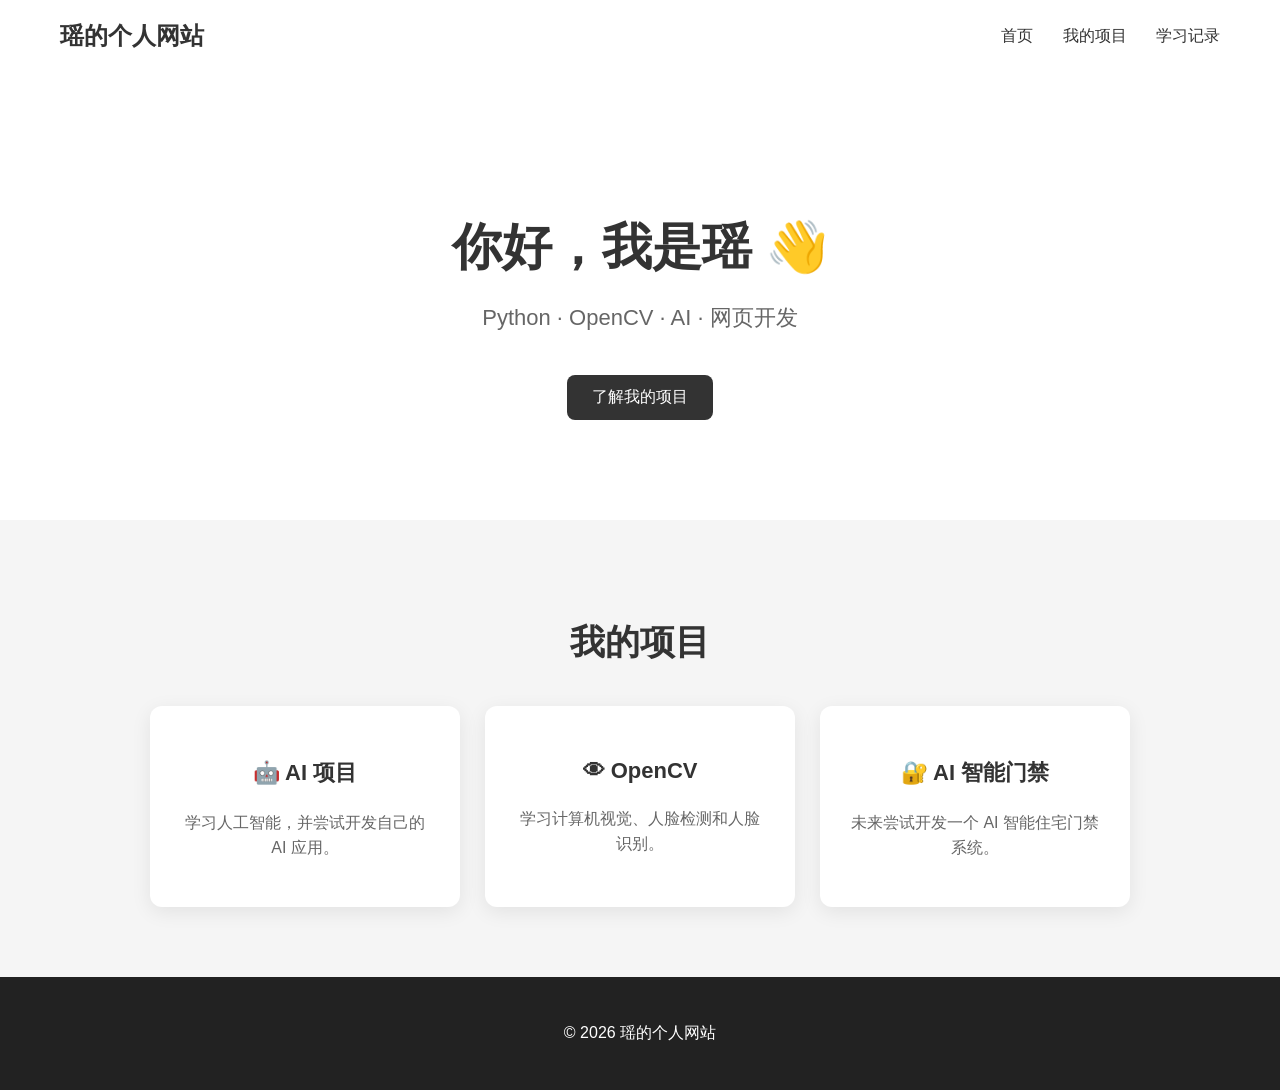
==== index.html @ 1215fcc5 "Add files via upload" ====
<!DOCTYPE html>
<html lang="zh-CN">

<head>
    <meta charset="UTF-8">
    <title>瑶的个人网站</title>

    <link rel="stylesheet" href="style.css">
</head>

<body>

    <!-- 顶部导航栏 -->
    <nav>
        <h2>瑶的个人网站</h2>

        <div>
            <a href=" ">首页</a >
            <a href="#">我的项目</a >
            <a href="#">学习记录</a >
        </div>
    </nav>


    <!-- 首页 -->
    <section class="hero">

        <h1>你好，我是瑶 👋</h1>

        <p>
            Python · OpenCV · AI · 网页开发
        </p >

        <button onclick="goToProjects()">了解我的项目</button>

    </section>


    <!-- 项目区域 -->
    <section class="projects" id="projects">

        <h2>我的项目</h2>

        <div class="project-container">

            <div class="project-card">
                <h3>🤖 AI 项目</h3>
                <p>
                    学习人工智能，并尝试开发自己的 AI 应用。
                </p >
            </div>


            <div class="project-card">
                <h3>👁 OpenCV</h3>
                <p>
                    学习计算机视觉、人脸检测和人脸识别。
                </p >
            </div>


            <div class="project-card">
                <h3>🔐 AI 智能门禁</h3>
                <p>
                    未来尝试开发一个 AI 智能住宅门禁系统。
                </p >
            </div>

        </div>

    </section>


    <!-- 页脚 -->
    <footer>
        <p>© 2026 瑶的个人网站</p >
    </footer>

    <script src="script.js"></script>

</body>

</html>
---- style.css ----
body {
    margin: 0;
    font-family: Arial, sans-serif;
    background-color: #f5f5f5;
    color: #333;
}


/* 导航栏 */

nav {
    display: flex;
    justify-content: space-between;
    align-items: center;

    padding: 20px 60px;

    background-color: white;
}

nav h2 {
    margin: 0;
}

nav a {
    margin-left: 25px;
    text-decoration: none;
    color: #333;
}


/* 首页 */

.hero {
    text-align: center;

    padding: 100px 20px;

    background-color: white;
}

.hero h1 {
    font-size: 50px;
    margin-bottom: 20px;
}

.hero p {
    font-size: 22px;
    color: #666;
}


/* 按钮 */

button {
    margin-top: 20px;

    padding: 12px 25px;

    border: none;
    border-radius: 8px;

    background-color: #333;
    color: white;

    font-size: 16px;

    cursor: pointer;
}


/* 项目区域 */

.projects {
    padding: 70px 60px;

    text-align: center;
}

.projects h2 {
    font-size: 35px;
}


/* 项目卡片容器 */

.project-container {
    display: flex;

    justify-content: center;

    gap: 25px;

    margin-top: 40px;
}


/* 项目卡片 */

.project-card {
    width: 250px;

    padding: 30px;

    background-color: white;

    border-radius: 12px;

    box-shadow: 0 5px 20px rgba(0, 0, 0, 0.08);
}

.project-card h3 {
    font-size: 22px;
}

.project-card p {
    color: #666;
    line-height: 1.6;
}


/* 页脚 */

footer {
    text-align: center;

    padding: 30px;

    background-color: #222;

    color: white;
}
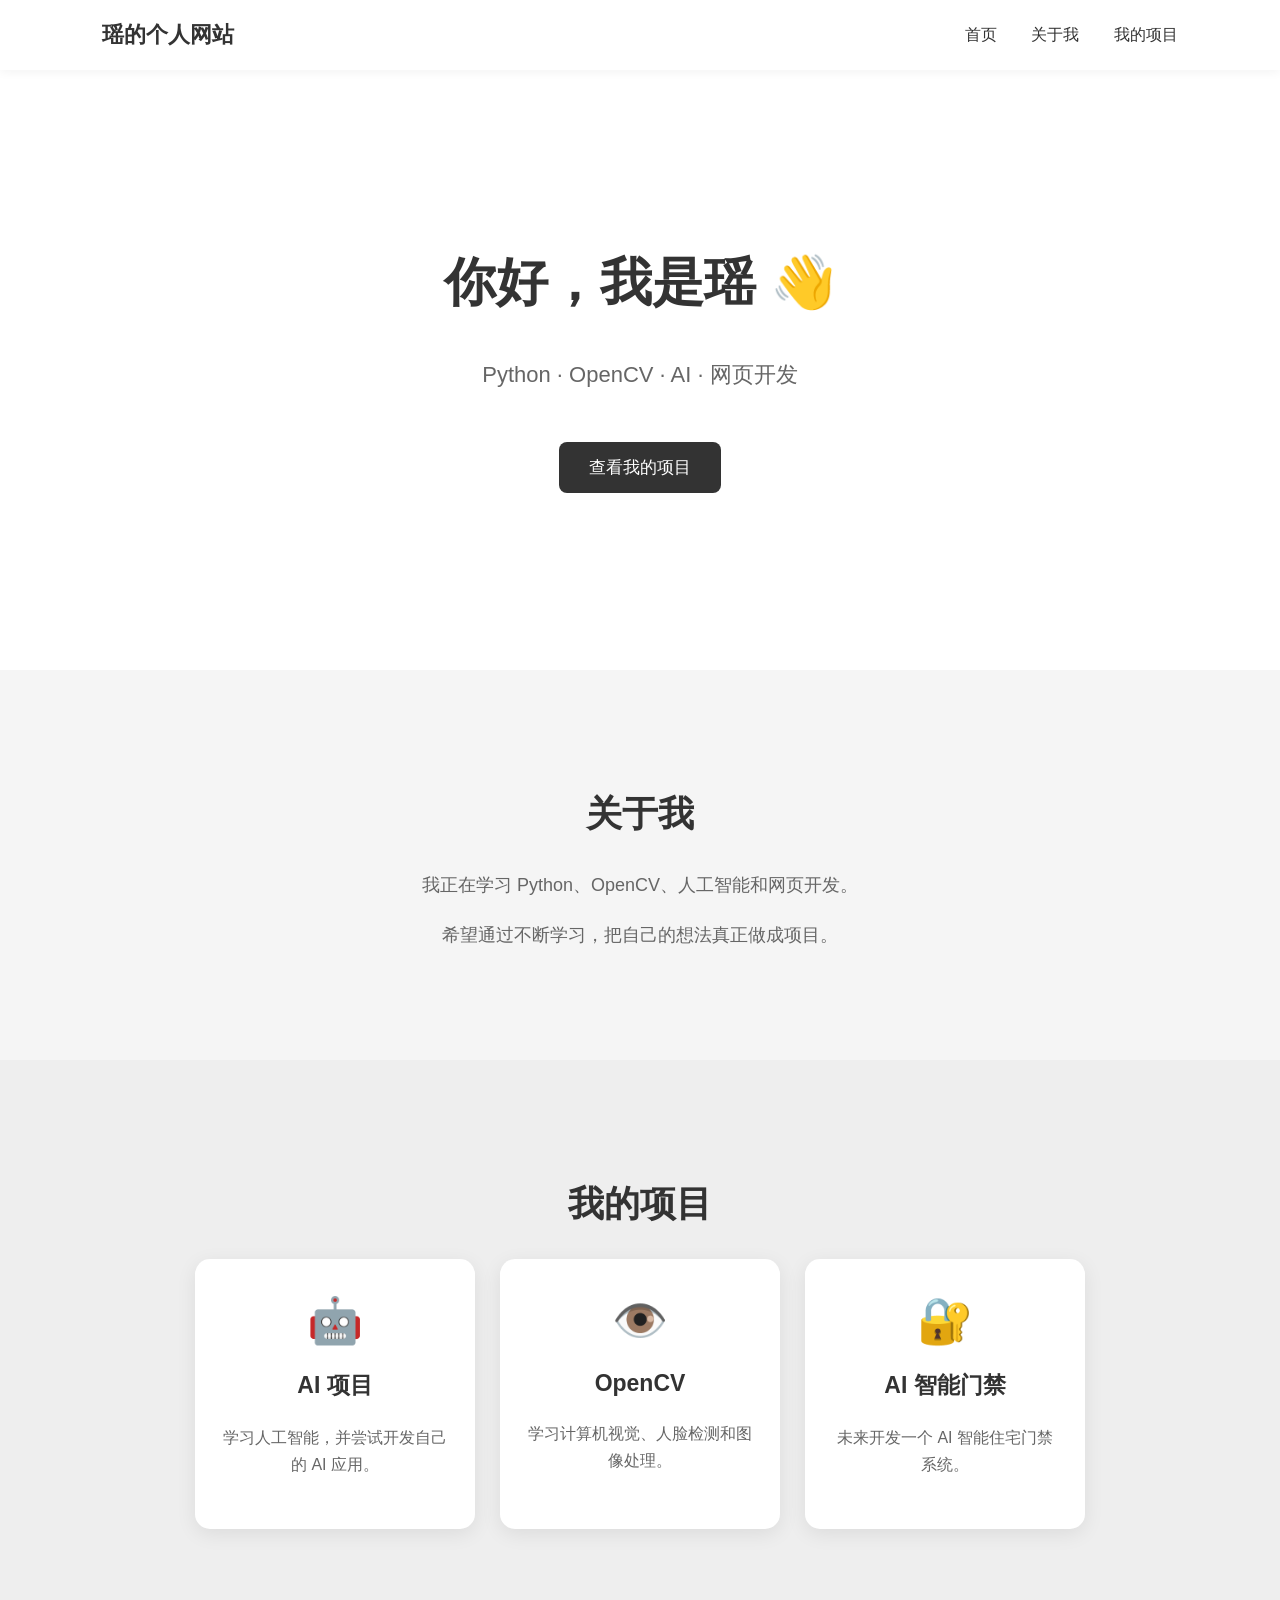
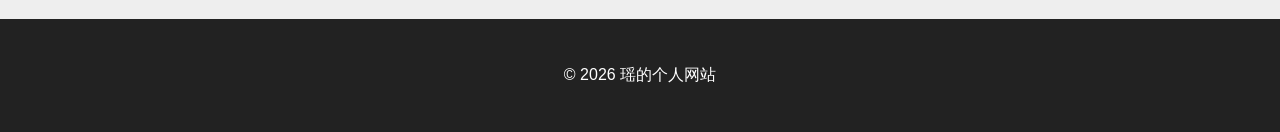
==== commit 4ab15068: "Add files via upload" ====
--- a/index.html
+++ b/index.html
@@ -3,6 +3,9 @@
 
 <head>
     <meta charset="UTF-8">
+
+    <meta name="viewport" content="width=device-width, initial-scale=1.0">
+
     <title>瑶的个人网站</title>
 
     <link rel="stylesheet" href="style.css">
@@ -10,20 +13,30 @@
 
 <body>
 
-    <!-- 顶部导航栏 -->
+    <!-- 导航栏 -->
+
     <nav>
-        <h2>瑶的个人网站</h2>
 
-        <div>
+        <div class="logo">
+            瑶的个人网站
+        </div>
+
+        <div class="nav-links">
+
             <a href=" ">首页</a >
-            <a href="#">我的项目</a >
-            <a href="#">学习记录</a >
+
+            <a href="#about">关于我</a >
+
+            <a href="#projects">我的项目</a >
+
         </div>
+
     </nav>
 
 
     <!-- 首页 -->
-    <section class="hero">
+
+    <section id="home" class="hero">
 
         <h1>你好，我是瑶 👋</h1>
 
@@ -31,40 +44,83 @@
             Python · OpenCV · AI · 网页开发
         </p >
 
-        <button onclick="goToProjects()">了解我的项目</button>
+        <button onclick="goToProjects()">
+            查看我的项目
+        </button>
 
     </section>
 
 
-    <!-- 项目区域 -->
-    <section class="projects" id="projects">
+    <!-- 关于我 -->
+
+    <section id="about" class="about">
+
+        <h2>关于我</h2>
+
+        <p>
+            我正在学习 Python、OpenCV、人工智能和网页开发。
+        </p >
+
+        <p>
+            希望通过不断学习，把自己的想法真正做成项目。
+        </p >
+
+    </section>
+
+
+    <!-- 项目 -->
+
+    <section id="projects" class="projects">
 
         <h2>我的项目</h2>
 
         <div class="project-container">
 
+
             <div class="project-card">
-                <h3>🤖 AI 项目</h3>
+
+                <div class="icon">
+                    🤖
+                </div>
+
+                <h3>AI 项目</h3>
+
                 <p>
                     学习人工智能，并尝试开发自己的 AI 应用。
                 </p >
+
             </div>
 
 
             <div class="project-card">
-                <h3>👁 OpenCV</h3>
+
+                <div class="icon">
+                    👁️
+                </div>
+
+                <h3>OpenCV</h3>
+
                 <p>
-                    学习计算机视觉、人脸检测和人脸识别。
+                    学习计算机视觉、人脸检测和图像处理。
                 </p >
+
             </div>
 
 
             <div class="project-card">
-                <h3>🔐 AI 智能门禁</h3>
+
+                <div class="icon">
+                    🔐
+                </div>
+
+                <h3>AI 智能门禁</h3>
+
                 <p>
-                    未来尝试开发一个 AI 智能住宅门禁系统。
+                    未来开发一个 AI 智能住宅门禁系统。
                 </p >
+
             </div>
+
 
         </div>
 
@@ -72,9 +128,15 @@
 
 
     <!-- 页脚 -->
+
     <footer>
-        <p>© 2026 瑶的个人网站</p >
+
+        <p>
+            © 2026 瑶的个人网站
+        </p >
+
     </footer>
+
 
     <script src="script.js"></script>
 
--- a/style.css
+++ b/style.css
@@ -1,88 +1,165 @@
+* {
+    box-sizing: border-box;
+}
+
+html {
+    scroll-behavior: smooth;
+}
+
 body {
     margin: 0;
-    font-family: Arial, sans-serif;
+
+    font-family: Arial, "Microsoft YaHei", sans-serif;
+
     background-color: #f5f5f5;
+
     color: #333;
 }
 
 
-/* 导航栏 */
+/* ====================
+   导航栏
+   ==================== */
 
 nav {
+    position: sticky;
+
+    top: 0;
+
+    z-index: 100;
+
     display: flex;
+
     justify-content: space-between;
+
     align-items: center;
 
-    padding: 20px 60px;
+    padding: 20px 8%;
 
     background-color: white;
-}
-
-nav h2 {
-    margin: 0;
-}
-
-nav a {
-    margin-left: 25px;
+
+    box-shadow: 0 2px 10px rgba(0, 0, 0, 0.05);
+}
+
+.logo {
+    font-size: 22px;
+
+    font-weight: bold;
+}
+
+.nav-links a {
+    margin-left: 30px;
+
     text-decoration: none;
+
     color: #333;
-}
-
-
-/* 首页 */
+
+    font-size: 16px;
+}
+
+.nav-links a:hover {
+    color: #666;
+}
+
+
+/* ====================
+   首页
+   ==================== */
 
 .hero {
-    text-align: center;
-
-    padding: 100px 20px;
+    min-height: 600px;
+
+    display: flex;
+
+    flex-direction: column;
+
+    justify-content: center;
+
+    align-items: center;
+
+    text-align: center;
+
+    padding: 80px 20px;
 
     background-color: white;
 }
 
 .hero h1 {
-    font-size: 50px;
-    margin-bottom: 20px;
+    font-size: 52px;
+
+    margin: 0 0 20px;
 }
 
 .hero p {
     font-size: 22px;
-    color: #666;
-}
-
-
-/* 按钮 */
-
-button {
-    margin-top: 20px;
-
-    padding: 12px 25px;
+
+    color: #666;
+}
+
+.hero button {
+    margin-top: 30px;
+
+    padding: 14px 30px;
 
     border: none;
+
     border-radius: 8px;
 
     background-color: #333;
+
     color: white;
 
-    font-size: 16px;
+    font-size: 17px;
 
     cursor: pointer;
 }
 
-
-/* 项目区域 */
+.hero button:hover {
+    background-color: #555;
+}
+
+
+/* ====================
+   关于我
+   ==================== */
+
+.about {
+    max-width: 900px;
+
+    margin: auto;
+
+    padding: 90px 20px;
+
+    text-align: center;
+}
+
+.about h2,
+.projects h2 {
+    font-size: 36px;
+
+    margin-bottom: 30px;
+}
+
+.about p {
+    font-size: 18px;
+
+    line-height: 1.8;
+
+    color: #666;
+}
+
+
+/* ====================
+   项目
+   ==================== */
 
 .projects {
-    padding: 70px 60px;
-
-    text-align: center;
-}
-
-.projects h2 {
-    font-size: 35px;
-}
-
-
-/* 项目卡片容器 */
+    padding: 90px 8%;
+
+    text-align: center;
+
+    background-color: #eeeeee;
+}
 
 .project-container {
     display: flex;
@@ -91,42 +168,79 @@
 
     gap: 25px;
 
-    margin-top: 40px;
-}
-
-
-/* 项目卡片 */
+    flex-wrap: wrap;
+}
 
 .project-card {
-    width: 250px;
-
+    width: 280px;
+
+    padding: 35px 25px;
+
+    background-color: white;
+
+    border-radius: 15px;
+
+    box-shadow: 0 5px 20px rgba(0, 0, 0, 0.08);
+
+    transition: transform 0.2s;
+}
+
+.project-card:hover {
+    transform: translateY(-8px);
+}
+
+.icon {
+    font-size: 45px;
+}
+
+.project-card h3 {
+    font-size: 23px;
+}
+
+.project-card p {
+    color: #666;
+
+    line-height: 1.7;
+}
+
+
+/* ====================
+   页脚
+   ==================== */
+
+footer {
     padding: 30px;
 
-    background-color: white;
-
-    border-radius: 12px;
-
-    box-shadow: 0 5px 20px rgba(0, 0, 0, 0.08);
-}
-
-.project-card h3 {
-    font-size: 22px;
-}
-
-.project-card p {
-    color: #666;
-    line-height: 1.6;
-}
-
-
-/* 页脚 */
-
-footer {
-    text-align: center;
-
-    padding: 30px;
+    text-align: center;
 
     background-color: #222;
 
     color: white;
+}
+
+
+/* ====================
+   手机适配
+   ==================== */
+
+@media (max-width: 700px) {
+
+    nav {
+        padding: 15px 20px;
+    }
+
+    .nav-links a {
+        margin-left: 10px;
+
+        font-size: 14px;
+    }
+
+    .hero h1 {
+        font-size: 38px;
+    }
+
+    .hero p {
+        font-size: 18px;
+    }
+
 }
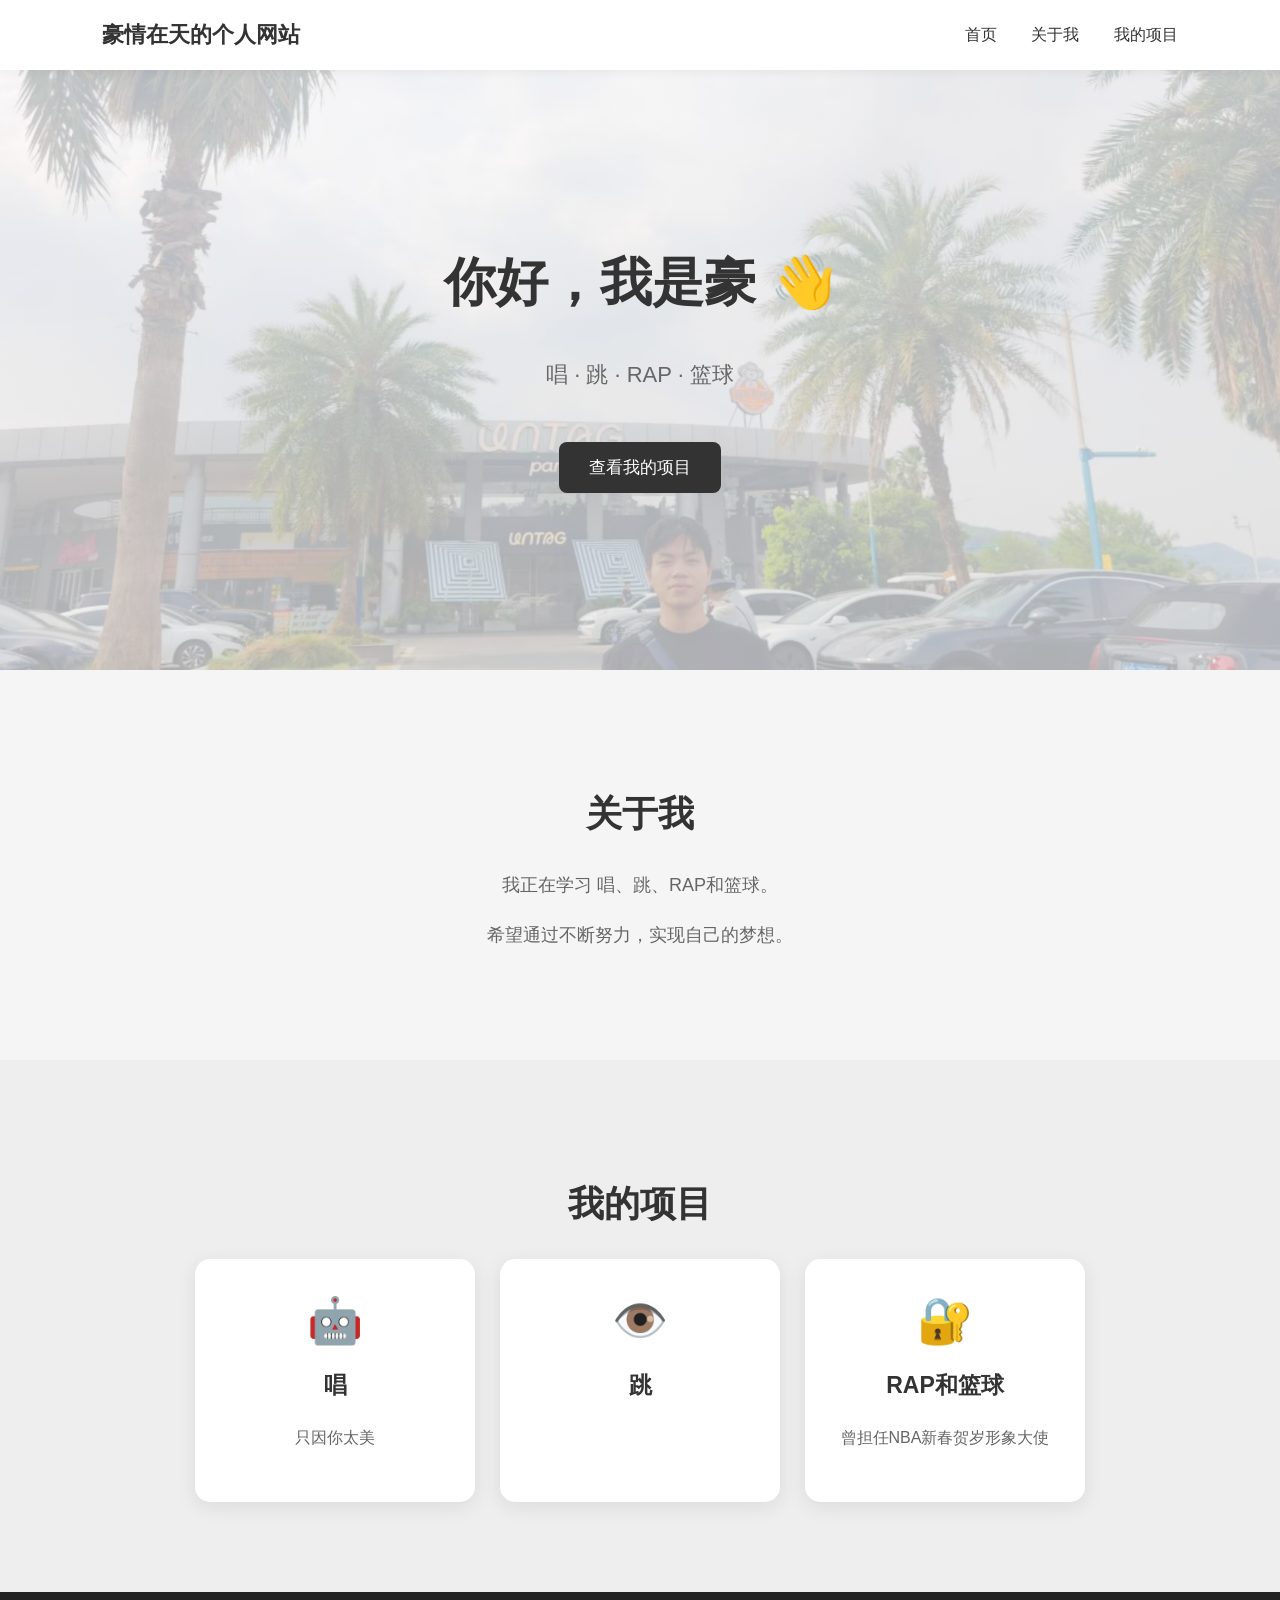
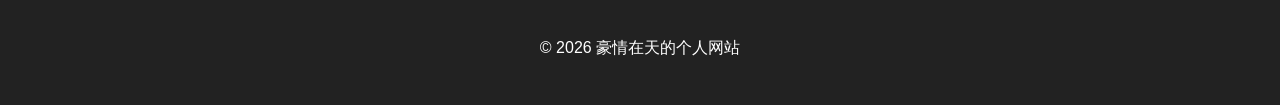
==== commit 1fc22263: "Add files via upload" ====
--- a/index.html
+++ b/index.html
@@ -6,7 +6,7 @@
 
     <meta name="viewport" content="width=device-width, initial-scale=1.0">
 
-    <title>瑶的个人网站</title>
+    <title>豪情在天的个人网站</title>
 
     <link rel="stylesheet" href="style.css">
 </head>
@@ -18,7 +18,7 @@
     <nav>
 
         <div class="logo">
-            瑶的个人网站
+            豪情在天的个人网站
         </div>
 
         <div class="nav-links">
@@ -38,10 +38,10 @@
 
     <section id="home" class="hero">
 
-        <h1>你好，我是瑶 👋</h1>
+        <h1>你好，我是豪 👋</h1>
 
         <p>
-            Python · OpenCV · AI · 网页开发
+            唱 · 跳 · RAP · 篮球
         </p >
 
         <button onclick="goToProjects()">
@@ -58,11 +58,11 @@
         <h2>关于我</h2>
 
         <p>
-            我正在学习 Python、OpenCV、人工智能和网页开发。
+            我正在学习 唱、跳、RAP和篮球。
         </p >
 
         <p>
-            希望通过不断学习，把自己的想法真正做成项目。
+            希望通过不断努力，实现自己的梦想。
         </p >
 
     </section>
@@ -83,10 +83,10 @@
                     🤖
                 </div>
 
-                <h3>AI 项目</h3>
+                <h3>唱</h3>
 
                 <p>
-                    学习人工智能，并尝试开发自己的 AI 应用。
+                    只因你太美
                 </p >
 
             </div>
@@ -98,10 +98,10 @@
                     👁️
                 </div>
 
-                <h3>OpenCV</h3>
+                <h3>跳</h3>
 
                 <p>
-                    学习计算机视觉、人脸检测和图像处理。
+                    
                 </p >
 
             </div>
@@ -113,10 +113,10 @@
                     🔐
                 </div>
 
-                <h3>AI 智能门禁</h3>
+                <h3>RAP和篮球</h3>
 
                 <p>
-                    未来开发一个 AI 智能住宅门禁系统。
+                    曾担任NBA新春贺岁形象大使
                 </p >
 
             </div>
@@ -132,7 +132,7 @@
     <footer>
 
         <p>
-            © 2026 瑶的个人网站
+            © 2026 豪情在天的个人网站
         </p >
 
     </footer>
--- a/style.css
+++ b/style.css
@@ -81,7 +81,18 @@
 
     padding: 80px 20px;
 
-    background-color: white;
+    background-image:
+        linear-gradient(
+            rgba(255, 255, 255, 0.65),
+            rgba(255, 255, 255, 0.65)
+        ),
+        url("images/bg.jpg");
+
+    background-size: cover;
+
+    background-position: center;
+
+    background-repeat: no-repeat;
 }
 
 .hero h1 {
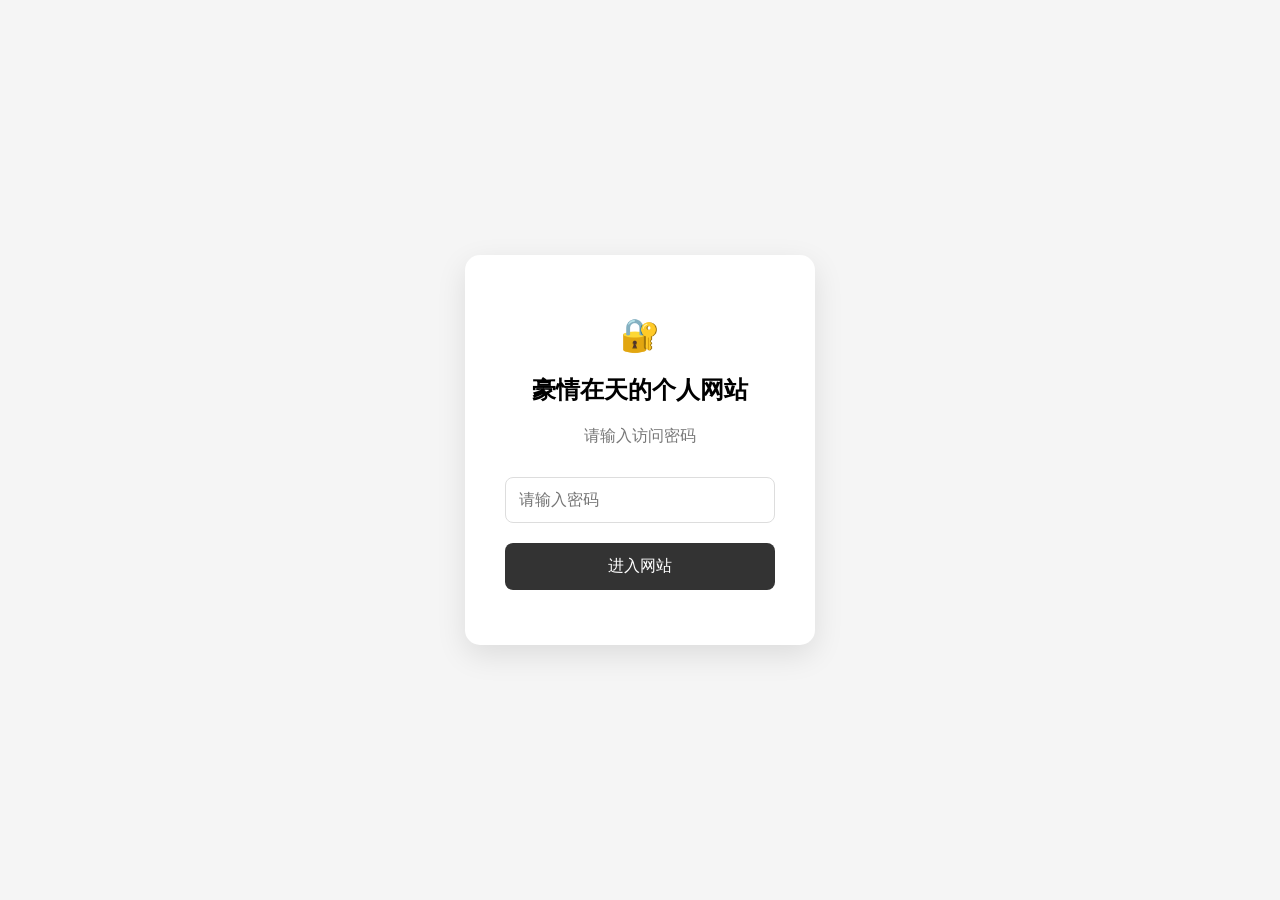
==== commit f495c888: "Add files via upload" ====
--- a/index.html
+++ b/index.html
@@ -7,6 +7,12 @@
     <meta name="viewport" content="width=device-width, initial-scale=1.0">
 
     <title>豪情在天的个人网站</title>
+
+    <script>
+    if (sessionStorage.getItem("loggedIn") !== "true") {
+        window.location.href = "login.html";
+    }
+    </script>
 
     <link rel="stylesheet" href="style.css">
 </head>
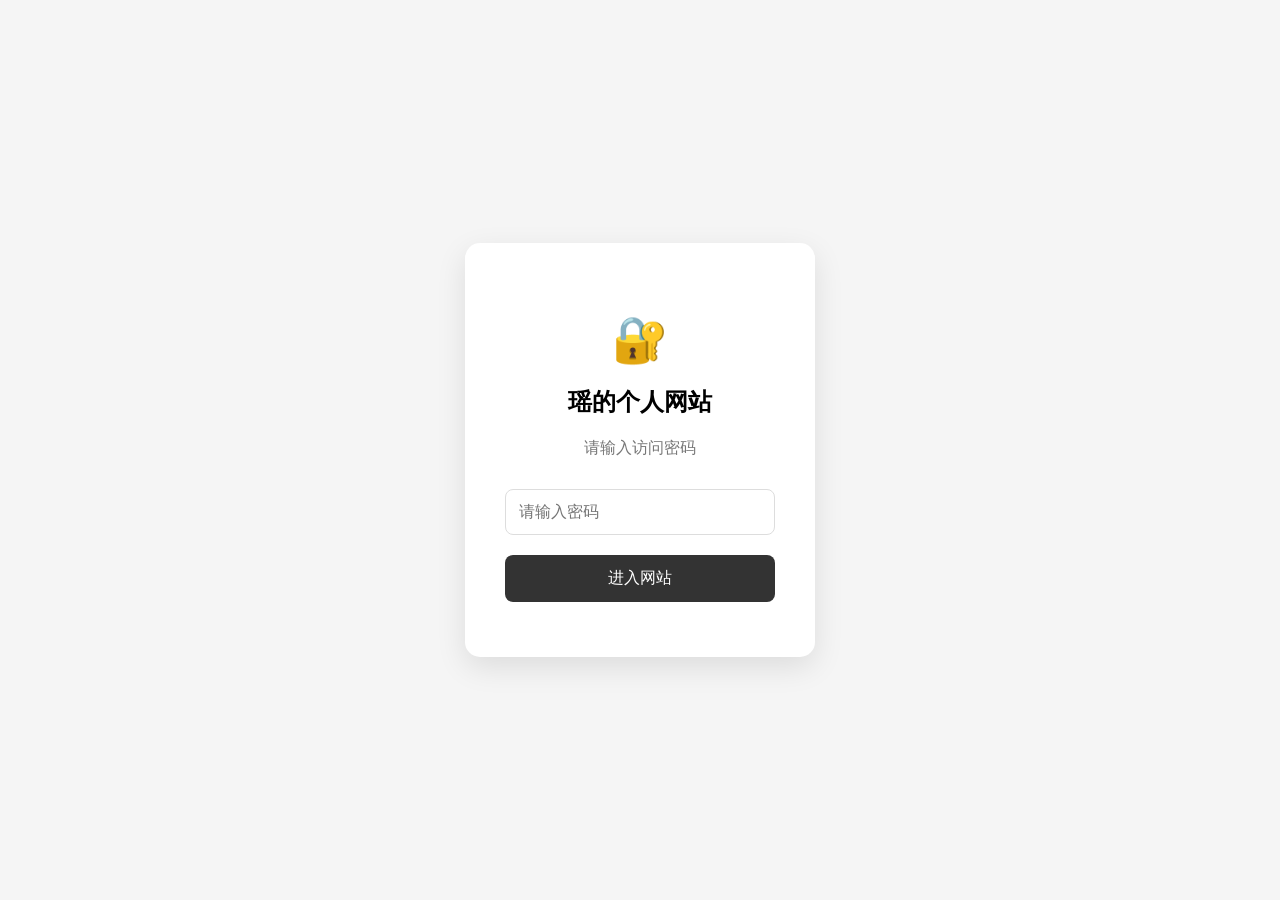
==== commit 6d2aaa0e: "Add files via upload" ====
--- a/index.html
+++ b/index.html
@@ -2,83 +2,223 @@
 <html lang="zh-CN">
 
 <head>
+
     <meta charset="UTF-8">
 
-    <meta name="viewport" content="width=device-width, initial-scale=1.0">
-
-    <title>豪情在天的个人网站</title>
+    <meta
+        name="viewport"
+        content="width=device-width, initial-scale=1.0"
+    >
+
+    <title>瑶的个人网站</title>
+
+
+    <!-- 防止绕过登录页面 -->
 
     <script>
-    if (sessionStorage.getItem("loggedIn") !== "true") {
-        window.location.href = "login.html";
-    }
+
+        if (
+            sessionStorage.getItem("loggedIn")
+            !== "true"
+        ) {
+
+            window.location.href =
+                "./login.html";
+
+        }
+
     </script>
 
-    <link rel="stylesheet" href="style.css">
+
+    <link
+        rel="stylesheet"
+        href="style.css"
+    >
+
 </head>
 
+
 <body>
 
+
     <!-- 导航栏 -->
 
     <nav>
 
         <div class="logo">
-            豪情在天的个人网站
+            瑶的个人网站
         </div>
 
+
         <div class="nav-links">
 
-            <a href=" ">首页</a >
-
-            <a href="#about">关于我</a >
-
-            <a href="#projects">我的项目</a >
+            <a href=" ">
+                首页
+            </a >
+
+            <a href="#about">
+                关于我
+            </a >
+
+            <a href="#projects">
+                我的项目
+            </a >
 
         </div>
 
     </nav>
 
 
+
     <!-- 首页 -->
 
-    <section id="home" class="hero">
-
-        <h1>你好，我是豪 👋</h1>
+    <section
+        id="home"
+        class="hero"
+    >
+
+        <h1>
+            你好，我是瑶 👋
+        </h1>
 
         <p>
-            唱 · 跳 · RAP · 篮球
+            Python · OpenCV · AI · 网页开发
         </p >
 
-        <button onclick="goToProjects()">
+        <button
+            onclick="goToProjects()"
+        >
             查看我的项目
         </button>
 
     </section>
 
 
+
     <!-- 关于我 -->
 
-    <section id="about" class="about">
-
-        <h2>关于我</h2>
+    <section
+        id="about"
+        class="about"
+    >
+
+        <h2>
+            关于我
+        </h2>
 
         <p>
-            我正在学习 唱、跳、RAP和篮球。
+            我正在学习 Python、OpenCV、
+            人工智能和网页开发。
         </p >
 
         <p>
-            希望通过不断努力，实现自己的梦想。
+            希望通过不断学习，
+            把自己的想法真正做成项目。
         </p >
 
+
+        <!-- 三个跳转容器 -->
+
+        <div class="about-container">
+
+
+            <!-- 联系方式 -->
+
+            <a
+                href="contact.html"
+                class="about-card"
+            >
+
+                <div class="about-icon">
+                    📞
+                </div>
+
+                <h3>
+                    联系方式
+                </h3>
+
+                <p>
+                    查看我的联系方式
+                </p >
+
+                <span class="read-more">
+                    点击进入 →
+                </span>
+
+            </a >
+
+
+
+            <!-- 我的历程 -->
+
+            <a
+                href="journey.html"
+                class="about-card"
+            >
+
+                <div class="about-icon">
+                    🚀
+                </div>
+
+                <h3>
+                    我的历程
+                </h3>
+
+                <p>
+                    查看我的学习与成长历程
+                </p >
+
+                <span class="read-more">
+                    点击进入 →
+                </span>
+
+            </a >
+
+
+
+            <!-- 兴趣爱好 -->
+
+            <a
+                href="hobbies.html"
+                class="about-card"
+            >
+
+                <div class="about-icon">
+                    🎮
+                </div>
+
+                <h3>
+                    兴趣爱好
+                </h3>
+
+                <p>
+                    查看我的兴趣与爱好
+                </p >
+
+                <span class="read-more">
+                    点击进入 →
+                </span>
+
+            </a >
+
+
+        </div>
+
     </section>
 
 
-    <!-- 项目 -->
-
-    <section id="projects" class="projects">
-
-        <h2>我的项目</h2>
+
+    <!-- 我的项目 -->
+
+    <section
+        id="projects"
+        class="projects"
+    >
+
+        <h2>
+            我的项目
+        </h2>
+
 
         <div class="project-container">
 
@@ -89,13 +229,17 @@
                     🤖
                 </div>
 
-                <h3>唱</h3>
-
-                <p>
-                    只因你太美
+                <h3>
+                    AI 项目
+                </h3>
+
+                <p>
+                    学习人工智能，
+                    并尝试开发自己的 AI 应用。
                 </p >
 
             </div>
+
 
 
             <div class="project-card">
@@ -104,13 +248,17 @@
                     👁️
                 </div>
 
-                <h3>跳</h3>
-
-                <p>
-                    
+                <h3>
+                    OpenCV
+                </h3>
+
+                <p>
+                    学习计算机视觉、
+                    人脸检测和图像处理。
                 </p >
 
             </div>
+
 
 
             <div class="project-card">
@@ -119,10 +267,13 @@
                     🔐
                 </div>
 
-                <h3>RAP和篮球</h3>
-
-                <p>
-                    曾担任NBA新春贺岁形象大使
+                <h3>
+                    AI 智能门禁
+                </h3>
+
+                <p>
+                    未来开发一个
+                    AI 智能住宅门禁系统。
                 </p >
 
             </div>
@@ -133,17 +284,19 @@
     </section>
 
 
+
     <!-- 页脚 -->
 
     <footer>
 
         <p>
-            © 2026 豪情在天的个人网站
+            © 2026 瑶的个人网站
         </p >
 
     </footer>
 
 
+
     <script src="script.js"></script>
 
 </body>
--- a/style.css
+++ b/style.css
@@ -1,3 +1,7 @@
+/* =========================
+   全局设置
+   ========================= */
+
 * {
     box-sizing: border-box;
 }
@@ -9,249 +13,827 @@
 body {
     margin: 0;
 
-    font-family: Arial, "Microsoft YaHei", sans-serif;
-
-    background-color: #f5f5f5;
+    font-family:
+        Arial,
+        "Microsoft YaHei",
+        sans-serif;
+
+    color: #222;
+
+    overflow-x: hidden;
+
+
+    /* =====================
+       固定全屏背景
+       ===================== */
+
+    background-image: url("images/bg.jpg");
+
+    background-size: cover;
+
+    background-position: center center;
+
+    background-repeat: no-repeat;
+
+    background-attachment: fixed;
+}
+
+
+/* =========================
+   导航栏
+   ========================= */
+
+nav {
+
+    position: sticky;
+
+    top: 0;
+
+    z-index: 1000;
+
+
+    display: flex;
+
+    justify-content: space-between;
+
+    align-items: center;
+
+
+    padding: 18px 8%;
+
+
+    /* 毛玻璃 */
+
+    background:
+        rgba(255, 255, 255, 0.30);
+
+    backdrop-filter:
+        blur(15px);
+
+    -webkit-backdrop-filter:
+        blur(15px);
+
+
+    border-bottom:
+        1px solid
+        rgba(255, 255, 255, 0.40);
+
+
+    box-shadow:
+        0 4px 20px
+        rgba(0, 0, 0, 0.08);
+}
+
+
+/* 网站名字 */
+
+.logo {
+
+    font-size: 22px;
+
+    font-weight: bold;
+
+    color: #222;
+}
+
+
+/* 导航菜单 */
+
+.nav-links {
+
+    display: flex;
+
+    align-items: center;
+
+    gap: 30px;
+}
+
+
+.nav-links a {
+
+    text-decoration: none;
+
+    color: #222;
+
+    font-size: 16px;
+
+    transition:
+        0.2s;
+}
+
+
+.nav-links a:hover {
+
+    color: #666;
+
+    transform:
+        translateY(-2px);
+}
+
+
+/* =========================
+   首页
+   ========================= */
+
+.hero {
+
+    min-height: 700px;
+
+
+    display: flex;
+
+    flex-direction: column;
+
+    justify-content: center;
+
+    align-items: center;
+
+
+    text-align: center;
+
+
+    padding: 80px 20px;
+}
+
+
+/* 主标题 */
+
+.hero h1 {
+
+    font-size: 56px;
+
+    margin: 0 0 20px;
+
+
+    color: #111;
+
+
+    text-shadow:
+        0 3px 15px
+        rgba(255, 255, 255, 0.8);
+}
+
+
+/* 副标题 */
+
+.hero p {
+
+    font-size: 22px;
 
     color: #333;
-}
-
-
-/* ====================
-   导航栏
-   ==================== */
-
-nav {
-    position: sticky;
-
-    top: 0;
-
-    z-index: 100;
+
+
+    text-shadow:
+        0 2px 10px
+        rgba(255, 255, 255, 0.8);
+}
+
+
+/* 查看项目按钮 */
+
+.hero button {
+
+    margin-top: 35px;
+
+    padding:
+        15px 35px;
+
+
+    border: none;
+
+    border-radius: 12px;
+
+
+    background:
+        rgba(20, 20, 20, 0.85);
+
+
+    color: white;
+
+
+    font-size: 17px;
+
+
+    cursor: pointer;
+
+
+    box-shadow:
+        0 8px 25px
+        rgba(0, 0, 0, 0.25);
+
+
+    transition:
+        0.25s;
+}
+
+
+.hero button:hover {
+
+    transform:
+        translateY(-4px);
+
+
+    background:
+        rgba(0, 0, 0, 0.95);
+
+
+    box-shadow:
+        0 12px 30px
+        rgba(0, 0, 0, 0.30);
+}
+
+
+/* =========================
+   关于我
+   ========================= */
+
+.about {
+
+    padding:
+        100px 8%;
+
+
+    text-align: center;
+
+
+    background:
+        transparent;
+}
+
+
+.about h2 {
+
+    font-size: 40px;
+
+    margin-bottom: 30px;
+
+
+    color: #111;
+
+
+    text-shadow:
+        0 3px 15px
+        rgba(255, 255, 255, 0.9);
+}
+
+
+.about > p {
+
+    font-size: 18px;
+
+    line-height: 1.8;
+
+    color: #333;
+
+
+    text-shadow:
+        0 2px 10px
+        rgba(255, 255, 255, 0.8);
+}
+
+
+/* =========================
+   三个毛玻璃卡片
+   ========================= */
+
+.about-container {
 
     display: flex;
 
-    justify-content: space-between;
-
-    align-items: center;
-
-    padding: 20px 8%;
-
-    background-color: white;
-
-    box-shadow: 0 2px 10px rgba(0, 0, 0, 0.05);
-}
-
-.logo {
-    font-size: 22px;
+    justify-content: center;
+
+    gap: 30px;
+
+
+    margin-top: 60px;
+
+
+    flex-wrap: wrap;
+}
+
+
+.about-card {
+
+    position: relative;
+
+
+    width: 290px;
+
+    min-height: 250px;
+
+
+    padding: 35px 25px;
+
+
+    /*
+       毛玻璃核心
+    */
+
+    background:
+        rgba(255, 255, 255, 0.30);
+
+
+    backdrop-filter:
+        blur(15px);
+
+    -webkit-backdrop-filter:
+        blur(15px);
+
+
+    /*
+       玻璃边框
+    */
+
+    border:
+        1px solid
+        rgba(255, 255, 255, 0.55);
+
+
+    border-radius: 20px;
+
+
+    /*
+       阴影
+    */
+
+    box-shadow:
+        0 10px 35px
+        rgba(0, 0, 0, 0.15);
+
+
+    text-decoration: none;
+
+    color: #222;
+
+
+    transition:
+        transform 0.3s,
+        box-shadow 0.3s;
+}
+
+
+/* 鼠标放上去 */
+
+.about-card:hover {
+
+    transform:
+        translateY(-12px)
+        scale(1.02);
+
+
+    box-shadow:
+        0 20px 45px
+        rgba(0, 0, 0, 0.22);
+}
+
+
+/* 图标 */
+
+.about-icon {
+
+    font-size: 50px;
+
+    margin-bottom: 20px;
+}
+
+
+/* 标题 */
+
+.about-card h3 {
+
+    font-size: 23px;
+
+    margin:
+        10px 0 15px;
+}
+
+
+/* 描述 */
+
+.about-card p {
+
+    font-size: 16px;
+
+    line-height: 1.7;
+
+    color: #444;
+}
+
+
+/* 点击进入 */
+
+.read-more {
+
+    display: inline-block;
+
+    margin-top: 15px;
+
+
+    font-size: 15px;
 
     font-weight: bold;
-}
-
-.nav-links a {
-    margin-left: 30px;
+
+    color: #333;
+}
+
+
+/* =========================
+   我的项目
+   ========================= */
+
+.projects {
+
+    padding:
+        100px 8%;
+
+
+    text-align: center;
+
+
+    background:
+        transparent;
+}
+
+
+.projects h2 {
+
+    font-size: 40px;
+
+    margin-bottom: 50px;
+
+
+    color: #111;
+
+
+    text-shadow:
+        0 3px 15px
+        rgba(255, 255, 255, 0.9);
+}
+
+
+/* 项目容器 */
+
+.project-container {
+
+    display: flex;
+
+    justify-content: center;
+
+    gap: 30px;
+
+    flex-wrap: wrap;
+}
+
+
+/* 项目卡片 */
+
+.project-card {
+
+    width: 290px;
+
+
+    padding:
+        40px 30px;
+
+
+    /*
+       毛玻璃
+    */
+
+    background:
+        rgba(255, 255, 255, 0.30);
+
+
+    backdrop-filter:
+        blur(15px);
+
+    -webkit-backdrop-filter:
+        blur(15px);
+
+
+    border:
+        1px solid
+        rgba(255, 255, 255, 0.55);
+
+
+    border-radius: 20px;
+
+
+    box-shadow:
+        0 10px 35px
+        rgba(0, 0, 0, 0.15);
+
+
+    transition:
+        0.3s;
+}
+
+
+.project-card:hover {
+
+    transform:
+        translateY(-12px);
+
+
+    box-shadow:
+        0 20px 45px
+        rgba(0, 0, 0, 0.22);
+}
+
+
+/* 项目图标 */
+
+.icon {
+
+    font-size: 50px;
+
+    margin-bottom: 15px;
+}
+
+
+.project-card h3 {
+
+    font-size: 23px;
+}
+
+
+.project-card p {
+
+    color: #444;
+
+    line-height: 1.8;
+}
+
+
+/* =========================
+   子页面
+   ========================= */
+
+.sub-page {
+
+    max-width: 900px;
+
+
+    min-height: 70vh;
+
+
+    margin:
+        70px auto;
+
+
+    padding:
+        55px;
+
+
+    /*
+       毛玻璃页面
+    */
+
+    background:
+        rgba(255, 255, 255, 0.35);
+
+
+    backdrop-filter:
+        blur(18px);
+
+    -webkit-backdrop-filter:
+        blur(18px);
+
+
+    border:
+        1px solid
+        rgba(255, 255, 255, 0.60);
+
+
+    border-radius: 25px;
+
+
+    box-shadow:
+        0 15px 45px
+        rgba(0, 0, 0, 0.18);
+}
+
+
+.sub-page h1 {
+
+    text-align: center;
+
+    font-size: 42px;
+
+    margin-bottom: 45px;
+}
+
+
+.sub-page h2 {
+
+    margin-top: 35px;
+
+    font-size: 25px;
+}
+
+
+.sub-page p {
+
+    font-size: 18px;
+
+    line-height: 1.9;
+
+    color: #444;
+}
+
+
+/* =========================
+   返回首页
+   ========================= */
+
+.back-home {
+
+    display: inline-block;
+
+
+    margin-top: 35px;
+
+
+    padding:
+        13px 28px;
+
+
+    border-radius: 10px;
+
+
+    background:
+        rgba(20, 20, 20, 0.85);
+
+
+    color: white;
+
 
     text-decoration: none;
 
-    color: #333;
-
-    font-size: 16px;
-}
-
-.nav-links a:hover {
-    color: #666;
-}
-
-
-/* ====================
-   首页
-   ==================== */
-
-.hero {
-    min-height: 600px;
-
-    display: flex;
-
-    flex-direction: column;
-
-    justify-content: center;
-
-    align-items: center;
-
-    text-align: center;
-
-    padding: 80px 20px;
-
-    background-image:
-        linear-gradient(
-            rgba(255, 255, 255, 0.65),
-            rgba(255, 255, 255, 0.65)
-        ),
-        url("images/bg.jpg");
-
-    background-size: cover;
-
-    background-position: center;
-
-    background-repeat: no-repeat;
-}
-
-.hero h1 {
-    font-size: 52px;
-
-    margin: 0 0 20px;
-}
-
-.hero p {
-    font-size: 22px;
-
-    color: #666;
-}
-
-.hero button {
-    margin-top: 30px;
-
-    padding: 14px 30px;
-
-    border: none;
-
-    border-radius: 8px;
-
-    background-color: #333;
+
+    transition:
+        0.25s;
+}
+
+
+.back-home:hover {
+
+    transform:
+        translateY(-3px);
+
+
+    background:
+        rgba(0, 0, 0, 0.95);
+}
+
+
+/* =========================
+   页脚
+   ========================= */
+
+footer {
+
+    padding: 35px;
+
+
+  text-align: center;
+
+
+    background:
+        rgba(20, 20, 20, 0.60);
+
+
+    backdrop-filter:
+        blur(12px);
+
+    -webkit-backdrop-filter:
+        blur(12px);
+
 
     color: white;
-
-    font-size: 17px;
-
-    cursor: pointer;
-}
-
-.hero button:hover {
-    background-color: #555;
-}
-
-
-/* ====================
-   关于我
-   ==================== */
-
-.about {
-    max-width: 900px;
-
-    margin: auto;
-
-    padding: 90px 20px;
-
-    text-align: center;
-}
-
-.about h2,
-.projects h2 {
-    font-size: 36px;
-
-    margin-bottom: 30px;
-}
-
-.about p {
-    font-size: 18px;
-
-    line-height: 1.8;
-
-    color: #666;
-}
-
-
-/* ====================
-   项目
-   ==================== */
-
-.projects {
-    padding: 90px 8%;
-
-    text-align: center;
-
-    background-color: #eeeeee;
-}
-
-.project-container {
-    display: flex;
-
-    justify-content: center;
-
-    gap: 25px;
-
-    flex-wrap: wrap;
-}
-
-.project-card {
-    width: 280px;
-
-    padding: 35px 25px;
-
-    background-color: white;
-
-    border-radius: 15px;
-
-    box-shadow: 0 5px 20px rgba(0, 0, 0, 0.08);
-
-    transition: transform 0.2s;
-}
-
-.project-card:hover {
-    transform: translateY(-8px);
-}
-
-.icon {
-    font-size: 45px;
-}
-
-.project-card h3 {
-    font-size: 23px;
-}
-
-.project-card p {
-    color: #666;
-
-    line-height: 1.7;
-}
-
-
-/* ====================
-   页脚
-   ==================== */
-
-footer {
-    padding: 30px;
-
-    text-align: center;
-
-    background-color: #222;
-
-    color: white;
-}
-
-
-/* ====================
-   手机适配
-   ==================== */
+}
+
+
+/* =========================
+   手机
+   ========================= */
 
 @media (max-width: 700px) {
 
+
     nav {
-        padding: 15px 20px;
-    }
+
+        padding:
+            15px 20px;
+
+    }
+
+
+    .logo {
+
+        font-size: 18px;
+
+    }
+
+
+    .nav-links {
+
+        gap: 12px;
+
+    }
+
 
     .nav-links a {
-        margin-left: 10px;
 
         font-size: 14px;
-    }
+
+    }
+
+
+    .hero {
+
+        min-height: 600px;
+
+    }
+
 
     .hero h1 {
+
         font-size: 38px;
-    }
+
+    }
+
 
     .hero p {
+
         font-size: 18px;
+
+    }
+
+
+    .about {
+
+        padding:
+            80px 20px;
+
+    }
+
+
+    .about h2 {
+
+        font-size: 32px;
+
+    }
+
+
+    .projects {
+
+        padding:
+            80px 20px;
+
+    }
+
+
+    .projects h2 {
+
+        font-size: 32px;
+
+    }
+
+
+    .about-card {
+
+        width: 100%;
+
+        max-width: 330px;
+
+    }
+
+
+    .project-card {
+
+        width: 100%;
+
+        max-width: 330px;
+
+    }
+
+
+    .sub-page {
+
+        margin:
+            30px 15px;
+
+        padding:
+            35px 20px;
+
+    }
+
+
+    .sub-page h1 {
+
+        font-size: 32px;
+
     }
 
 }
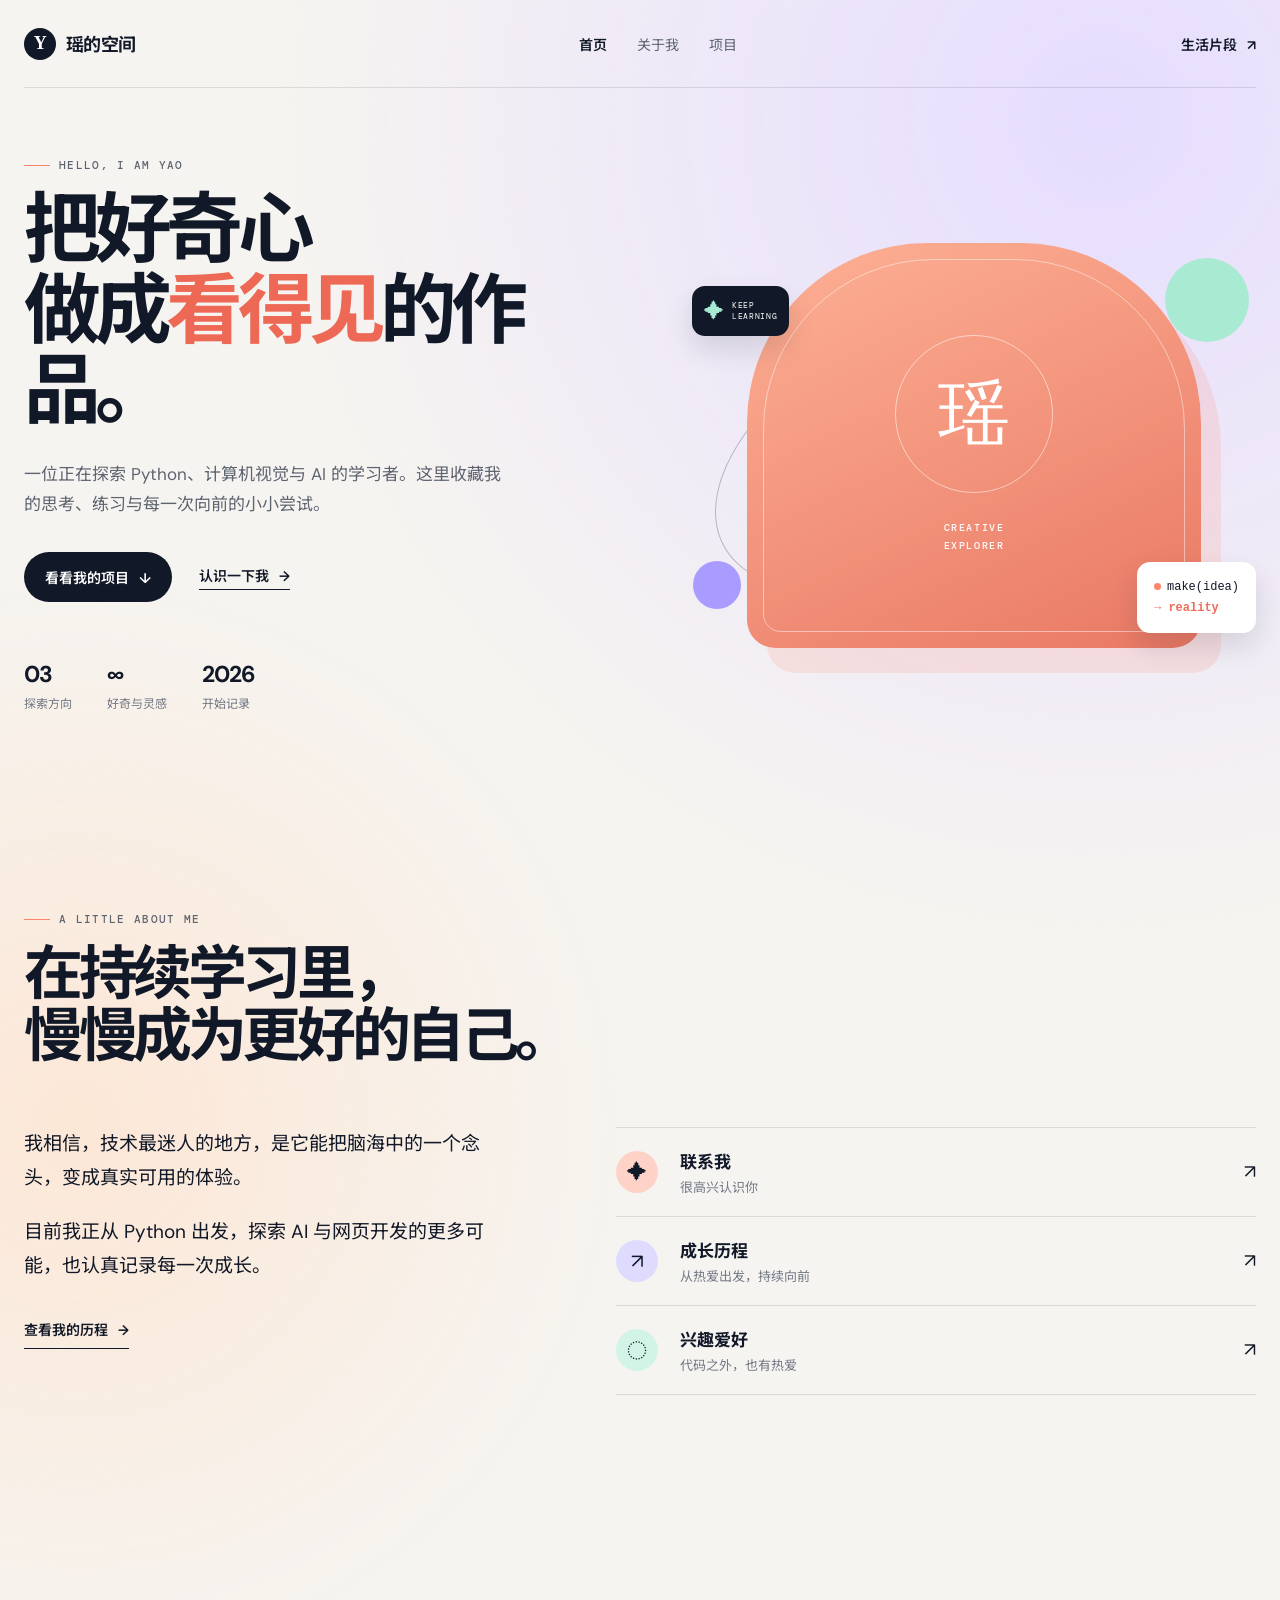
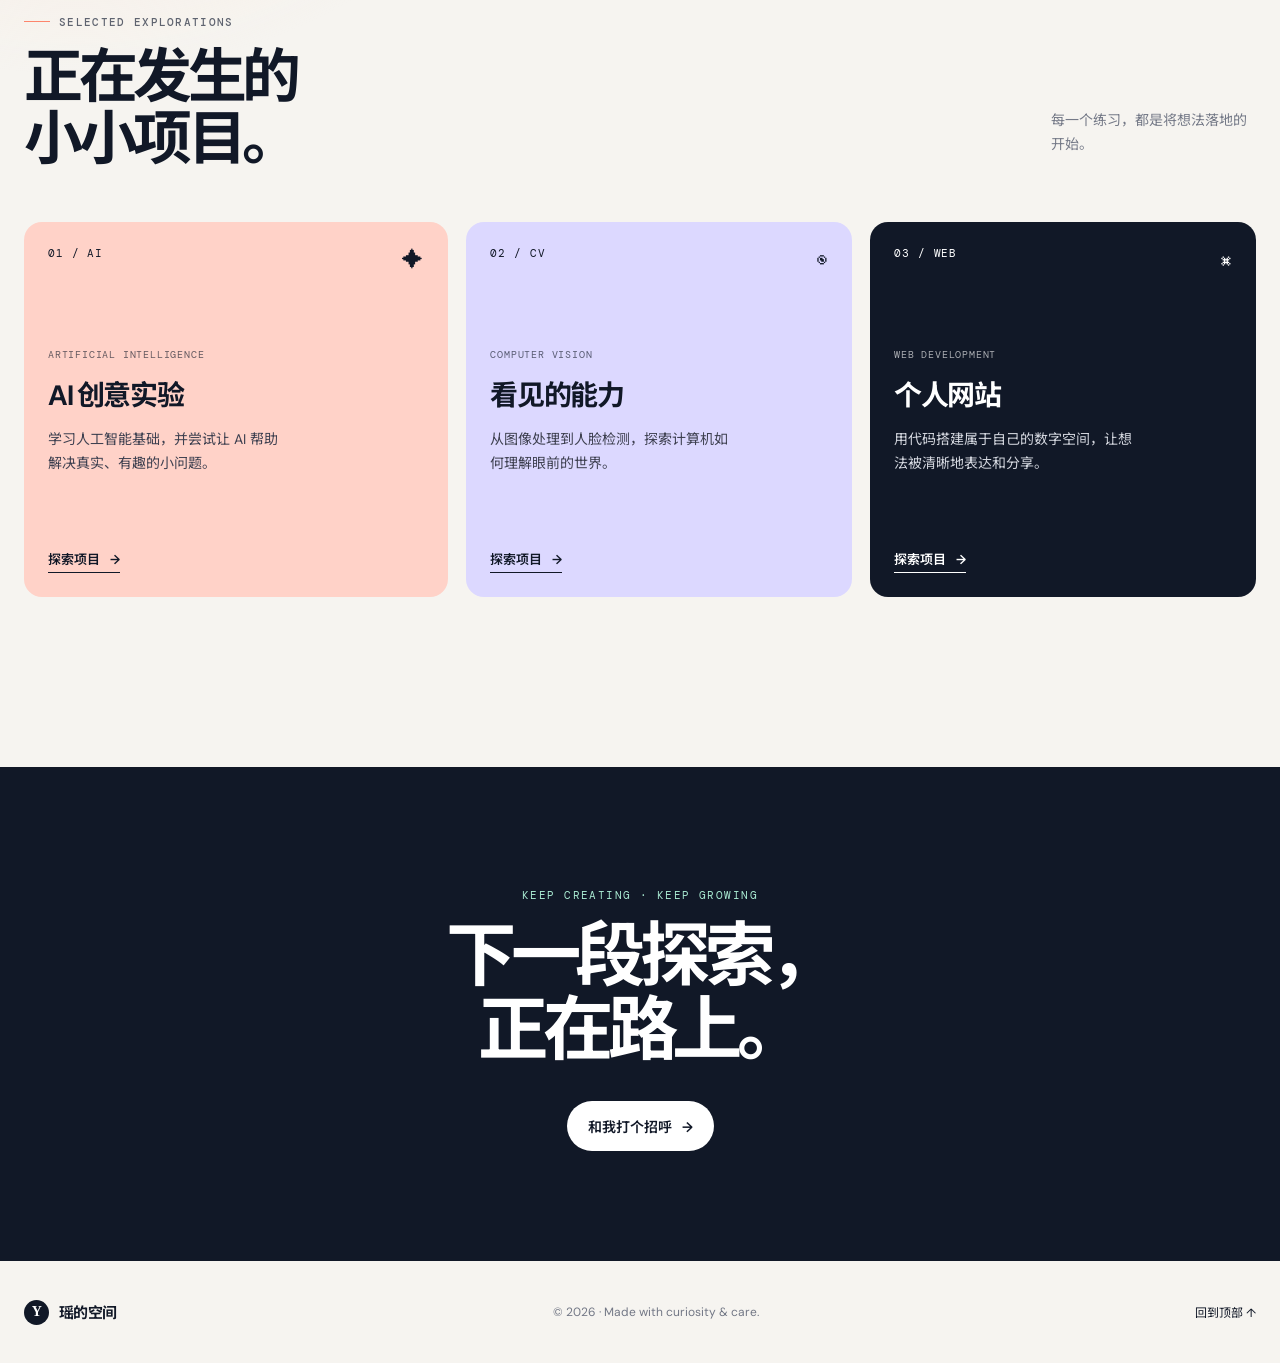
==== commit 13355097: "Add files via upload" ====
--- a/index.html
+++ b/index.html
@@ -1,304 +1,73 @@
-<!DOCTYPE html>
+<!doctype html>
 <html lang="zh-CN">
+  <head>
+    <meta charset="UTF-8">
+    <meta name="viewport" content="width=device-width, initial-scale=1.0">
+    <meta name="theme-color" content="#0b1020">
+    <title>瑶 · 个人空间</title>
+    <link rel="stylesheet" href="style.css">
+  </head>
+  <body>
+    <div class="site-shell">
+      <nav class="nav" aria-label="主导航">
+        <a class="brand" href="#home"><span class="brand-mark">Y</span><span>瑶的空间</span></a>
+        <div class="nav-links">
+          <a class="active" href="#home">首页</a>
+          <a href="#about">关于我</a>
+          <a href="#projects">项目</a>
+        </div>
+        <a class="nav-cta" href="moment.html">生活片段 <span>↗</span></a>
+      </nav>
 
-<head>
+      <main>
+        <section class="hero" id="home">
+          <div class="hero-copy reveal">
+            <p class="eyebrow"><span></span> HELLO, I AM YAO</p>
+            <h1>把好奇心<br>做成<span>看得见</span>的作品。</h1>
+            <p class="hero-description">一位正在探索 Python、计算机视觉与 AI 的学习者。这里收藏我的思考、练习与每一次向前的小小尝试。</p>
+            <div class="hero-actions">
+              <a class="button primary" href="#projects">看看我的项目 <span>↓</span></a>
+              <a class="text-link" href="#about">认识一下我 <span>→</span></a>
+            </div>
+            <div class="hero-stats" aria-label="个人数据">
+              <div><strong>03</strong><span>探索方向</span></div>
+              <div><strong>∞</strong><span>好奇与灵感</span></div>
+              <div><strong>2026</strong><span>开始记录</span></div>
+            </div>
+          </div>
+          <div class="hero-art reveal" aria-hidden="true">
+            <div class="orbit orbit-one"></div><div class="orbit orbit-two"></div>
+            <div class="glow glow-one"></div><div class="glow glow-two"></div>
+            <div class="portrait-card"><div class="portrait-initial">瑶</div><p>CREATIVE<br>EXPLORER</p></div>
+            <div class="floating-card card-code"><span class="card-dot"></span><code>make(idea)<br><b>→ reality</b></code></div>
+            <div class="floating-card card-spark">✦<small>KEEP<br>LEARNING</small></div>
+          </div>
+        </section>
 
-    <meta charset="UTF-8">
+        <section class="section about" id="about">
+          <div class="section-heading reveal"><p class="eyebrow"><span></span> A LITTLE ABOUT ME</p><h2>在持续学习里，<br>慢慢成为更好的自己。</h2></div>
+          <div class="about-grid">
+            <article class="intro-card reveal"><p>我相信，技术最迷人的地方，是它能把脑海中的一个念头，变成真实可用的体验。</p><p>目前我正从 Python 出发，探索 AI 与网页开发的更多可能，也认真记录每一次成长。</p><a class="text-link" href="journey.html">查看我的历程 <span>→</span></a></article>
+            <div class="feature-list">
+              <a class="feature reveal" href="contact.html"><span class="feature-icon coral">✦</span><span><strong>联系我</strong><small>很高兴认识你</small></span><b>↗</b></a>
+              <a class="feature reveal" href="journey.html"><span class="feature-icon lavender">↗</span><span><strong>成长历程</strong><small>从热爱出发，持续向前</small></span><b>↗</b></a>
+              <a class="feature reveal" href="hobbies.html"><span class="feature-icon mint">◌</span><span><strong>兴趣爱好</strong><small>代码之外，也有热爱</small></span><b>↗</b></a>
+            </div>
+          </div>
+        </section>
 
-    <meta
-        name="viewport"
-        content="width=device-width, initial-scale=1.0"
-    >
-
-    <title>瑶的个人网站</title>
-
-
-    <!-- 防止绕过登录页面 -->
-
-    <script>
-
-        if (
-            sessionStorage.getItem("loggedIn")
-            !== "true"
-        ) {
-
-            window.location.href =
-                "./login.html";
-
-        }
-
-    </script>
-
-
-    <link
-        rel="stylesheet"
-        href="style.css"
-    >
-
-</head>
-
-
-<body>
-
-
-    <!-- 导航栏 -->
-
-    <nav>
-
-        <div class="logo">
-            瑶的个人网站
-        </div>
-
-
-        <div class="nav-links">
-
-            <a href=" ">
-                首页
-            </a >
-
-            <a href="#about">
-                关于我
-            </a >
-
-            <a href="#projects">
-                我的项目
-            </a >
-
-        </div>
-
-    </nav>
-
-
-
-    <!-- 首页 -->
-
-    <section
-        id="home"
-        class="hero"
-    >
-
-        <h1>
-            你好，我是瑶 👋
-        </h1>
-
-        <p>
-            Python · OpenCV · AI · 网页开发
-        </p >
-
-        <button
-            onclick="goToProjects()"
-        >
-            查看我的项目
-        </button>
-
-    </section>
-
-
-
-    <!-- 关于我 -->
-
-    <section
-        id="about"
-        class="about"
-    >
-
-        <h2>
-            关于我
-        </h2>
-
-        <p>
-            我正在学习 Python、OpenCV、
-            人工智能和网页开发。
-        </p >
-
-        <p>
-            希望通过不断学习，
-            把自己的想法真正做成项目。
-        </p >
-
-
-        <!-- 三个跳转容器 -->
-
-        <div class="about-container">
-
-
-            <!-- 联系方式 -->
-
-            <a
-                href="contact.html"
-                class="about-card"
-            >
-
-                <div class="about-icon">
-                    📞
-                </div>
-
-                <h3>
-                    联系方式
-                </h3>
-
-                <p>
-                    查看我的联系方式
-                </p >
-
-                <span class="read-more">
-                    点击进入 →
-                </span>
-
-            </a >
-
-
-
-            <!-- 我的历程 -->
-
-            <a
-                href="journey.html"
-                class="about-card"
-            >
-
-                <div class="about-icon">
-                    🚀
-                </div>
-
-                <h3>
-                    我的历程
-                </h3>
-
-                <p>
-                    查看我的学习与成长历程
-                </p >
-
-                <span class="read-more">
-                    点击进入 →
-                </span>
-
-            </a >
-
-
-
-            <!-- 兴趣爱好 -->
-
-            <a
-                href="hobbies.html"
-                class="about-card"
-            >
-
-                <div class="about-icon">
-                    🎮
-                </div>
-
-                <h3>
-                    兴趣爱好
-                </h3>
-
-                <p>
-                    查看我的兴趣与爱好
-                </p >
-
-                <span class="read-more">
-                    点击进入 →
-                </span>
-
-            </a >
-
-
-        </div>
-
-    </section>
-
-
-
-    <!-- 我的项目 -->
-
-    <section
-        id="projects"
-        class="projects"
-    >
-
-        <h2>
-            我的项目
-        </h2>
-
-
-        <div class="project-container">
-
-
-            <div class="project-card">
-
-                <div class="icon">
-                    🤖
-                </div>
-
-                <h3>
-                    AI 项目
-                </h3>
-
-                <p>
-                    学习人工智能，
-                    并尝试开发自己的 AI 应用。
-                </p >
-
-            </div>
-
-
-
-            <div class="project-card">
-
-                <div class="icon">
-                    👁️
-                </div>
-
-                <h3>
-                    OpenCV
-                </h3>
-
-                <p>
-                    学习计算机视觉、
-                    人脸检测和图像处理。
-                </p >
-
-            </div>
-
-
-
-            <div class="project-card">
-
-                <div class="icon">
-                    🔐
-                </div>
-
-                <h3>
-                    AI 智能门禁
-                </h3>
-
-                <p>
-                    未来开发一个
-                    AI 智能住宅门禁系统。
-                </p >
-
-            </div>
-
-
-        </div>
-
-    </section>
-
-
-
-    <!-- 页脚 -->
-
-    <footer>
-
-        <p>
-            © 2026 瑶的个人网站
-        </p >
-
-    </footer>
-
-
-
+        <section class="section projects" id="projects">
+          <div class="section-heading project-heading reveal"><div><p class="eyebrow"><span></span> SELECTED EXPLORATIONS</p><h2>正在发生的<br>小小项目。</h2></div><p>每一个练习，都是将想法落地的开始。</p></div>
+          <div class="project-grid">
+            <article class="project-card featured reveal"><div class="project-top"><span>01 / AI</span><span>✦</span></div><div><p class="project-label">ARTIFICIAL INTELLIGENCE</p><h3>AI 创意实验</h3><p>学习人工智能基础，并尝试让 AI 帮助解决真实、有趣的小问题。</p></div><a href="hobbies.html" aria-label="了解 AI 创意实验">探索项目 <span>→</span></a></article>
+            <article class="project-card violet reveal"><div class="project-top"><span>02 / CV</span><span>◉</span></div><div><p class="project-label">COMPUTER VISION</p><h3>看见的能力</h3><p>从图像处理到人脸检测，探索计算机如何理解眼前的世界。</p></div><a href="hobbies.html" aria-label="了解计算机视觉">探索项目 <span>→</span></a></article>
+            <article class="project-card dark reveal"><div class="project-top"><span>03 / WEB</span><span>⌘</span></div><div><p class="project-label">WEB DEVELOPMENT</p><h3>个人网站</h3><p>用代码搭建属于自己的数字空间，让想法被清晰地表达和分享。</p></div><a href="moment.html" aria-label="查看生活片段">探索项目 <span>→</span></a></article>
+          </div>
+        </section>
+        <section class="closing reveal"><p>KEEP CREATING · KEEP GROWING</p><h2>下一段探索，<br>正在路上。</h2><a class="button light" href="contact.html">和我打个招呼 <span>→</span></a></section>
+      </main>
+      <footer><a class="brand" href="#home"><span class="brand-mark">Y</span><span>瑶的空间</span></a><p>© 2026 · Made with curiosity &amp; care.</p><a href="#home">回到顶部 ↑</a></footer>
+    </div>
     <script src="script.js"></script>
-
-</body>
-
+  </body>
 </html>
--- a/style.css
+++ b/style.css
@@ -1,839 +1,15 @@
-/* =========================
-   全局设置
-   ========================= */
+@import url('https://fonts.googleapis.com/css2?family=DM+Mono:wght@400;500&family=DM+Sans:opsz,wght@9..40,400;9..40,500;9..40,600;9..40,700&family=Noto+Sans+SC:wght@400;500;600;700&display=swap');
 
-* {
-    box-sizing: border-box;
-}
-
-html {
-    scroll-behavior: smooth;
-}
-
-body {
-    margin: 0;
-
-    font-family:
-        Arial,
-        "Microsoft YaHei",
-        sans-serif;
-
-    color: #222;
-
-    overflow-x: hidden;
-
-
-    /* =====================
-       固定全屏背景
-       ===================== */
-
-    background-image: url("images/bg.jpg");
-
-    background-size: cover;
-
-    background-position: center center;
-
-    background-repeat: no-repeat;
-
-    background-attachment: fixed;
-}
-
-
-/* =========================
-   导航栏
-   ========================= */
-
-nav {
-
-    position: sticky;
-
-    top: 0;
-
-    z-index: 1000;
-
-
-    display: flex;
-
-    justify-content: space-between;
-
-    align-items: center;
-
-
-    padding: 18px 8%;
-
-
-    /* 毛玻璃 */
-
-    background:
-        rgba(255, 255, 255, 0.30);
-
-    backdrop-filter:
-        blur(15px);
-
-    -webkit-backdrop-filter:
-        blur(15px);
-
-
-    border-bottom:
-        1px solid
-        rgba(255, 255, 255, 0.40);
-
-
-    box-shadow:
-        0 4px 20px
-        rgba(0, 0, 0, 0.08);
-}
-
-
-/* 网站名字 */
-
-.logo {
-
-    font-size: 22px;
-
-    font-weight: bold;
-
-    color: #222;
-}
-
-
-/* 导航菜单 */
-
-.nav-links {
-
-    display: flex;
-
-    align-items: center;
-
-    gap: 30px;
-}
-
-
-.nav-links a {
-
-    text-decoration: none;
-
-    color: #222;
-
-    font-size: 16px;
-
-    transition:
-        0.2s;
-}
-
-
-.nav-links a:hover {
-
-    color: #666;
-
-    transform:
-        translateY(-2px);
-}
-
-
-/* =========================
-   首页
-   ========================= */
-
-.hero {
-
-    min-height: 700px;
-
-
-    display: flex;
-
-    flex-direction: column;
-
-    justify-content: center;
-
-    align-items: center;
-
-
-    text-align: center;
-
-
-    padding: 80px 20px;
-}
-
-
-/* 主标题 */
-
-.hero h1 {
-
-    font-size: 56px;
-
-    margin: 0 0 20px;
-
-
-    color: #111;
-
-
-    text-shadow:
-        0 3px 15px
-        rgba(255, 255, 255, 0.8);
-}
-
-
-/* 副标题 */
-
-.hero p {
-
-    font-size: 22px;
-
-    color: #333;
-
-
-    text-shadow:
-        0 2px 10px
-        rgba(255, 255, 255, 0.8);
-}
-
-
-/* 查看项目按钮 */
-
-.hero button {
-
-    margin-top: 35px;
-
-    padding:
-        15px 35px;
-
-
-    border: none;
-
-    border-radius: 12px;
-
-
-    background:
-        rgba(20, 20, 20, 0.85);
-
-
-    color: white;
-
-
-    font-size: 17px;
-
-
-    cursor: pointer;
-
-
-    box-shadow:
-        0 8px 25px
-        rgba(0, 0, 0, 0.25);
-
-
-    transition:
-        0.25s;
-}
-
-
-.hero button:hover {
-
-    transform:
-        translateY(-4px);
-
-
-    background:
-        rgba(0, 0, 0, 0.95);
-
-
-    box-shadow:
-        0 12px 30px
-        rgba(0, 0, 0, 0.30);
-}
-
-
-/* =========================
-   关于我
-   ========================= */
-
-.about {
-
-    padding:
-        100px 8%;
-
-
-    text-align: center;
-
-
-    background:
-        transparent;
-}
-
-
-.about h2 {
-
-    font-size: 40px;
-
-    margin-bottom: 30px;
-
-
-    color: #111;
-
-
-    text-shadow:
-        0 3px 15px
-        rgba(255, 255, 255, 0.9);
-}
-
-
-.about > p {
-
-    font-size: 18px;
-
-    line-height: 1.8;
-
-    color: #333;
-
-
-    text-shadow:
-        0 2px 10px
-        rgba(255, 255, 255, 0.8);
-}
-
-
-/* =========================
-   三个毛玻璃卡片
-   ========================= */
-
-.about-container {
-
-    display: flex;
-
-    justify-content: center;
-
-    gap: 30px;
-
-
-    margin-top: 60px;
-
-
-    flex-wrap: wrap;
-}
-
-
-.about-card {
-
-    position: relative;
-
-
-    width: 290px;
-
-    min-height: 250px;
-
-
-    padding: 35px 25px;
-
-
-    /*
-       毛玻璃核心
-    */
-
-    background:
-        rgba(255, 255, 255, 0.30);
-
-
-    backdrop-filter:
-        blur(15px);
-
-    -webkit-backdrop-filter:
-        blur(15px);
-
-
-    /*
-       玻璃边框
-    */
-
-    border:
-        1px solid
-        rgba(255, 255, 255, 0.55);
-
-
-    border-radius: 20px;
-
-
-    /*
-       阴影
-    */
-
-    box-shadow:
-        0 10px 35px
-        rgba(0, 0, 0, 0.15);
-
-
-    text-decoration: none;
-
-    color: #222;
-
-
-    transition:
-        transform 0.3s,
-        box-shadow 0.3s;
-}
-
-
-/* 鼠标放上去 */
-
-.about-card:hover {
-
-    transform:
-        translateY(-12px)
-        scale(1.02);
-
-
-    box-shadow:
-        0 20px 45px
-        rgba(0, 0, 0, 0.22);
-}
-
-
-/* 图标 */
-
-.about-icon {
-
-    font-size: 50px;
-
-    margin-bottom: 20px;
-}
-
-
-/* 标题 */
-
-.about-card h3 {
-
-    font-size: 23px;
-
-    margin:
-        10px 0 15px;
-}
-
-
-/* 描述 */
-
-.about-card p {
-
-    font-size: 16px;
-
-    line-height: 1.7;
-
-    color: #444;
-}
-
-
-/* 点击进入 */
-
-.read-more {
-
-    display: inline-block;
-
-    margin-top: 15px;
-
-
-    font-size: 15px;
-
-    font-weight: bold;
-
-    color: #333;
-}
-
-
-/* =========================
-   我的项目
-   ========================= */
-
-.projects {
-
-    padding:
-        100px 8%;
-
-
-    text-align: center;
-
-
-    background:
-        transparent;
-}
-
-
-.projects h2 {
-
-    font-size: 40px;
-
-    margin-bottom: 50px;
-
-
-    color: #111;
-
-
-    text-shadow:
-        0 3px 15px
-        rgba(255, 255, 255, 0.9);
-}
-
-
-/* 项目容器 */
-
-.project-container {
-
-    display: flex;
-
-    justify-content: center;
-
-    gap: 30px;
-
-    flex-wrap: wrap;
-}
-
-
-/* 项目卡片 */
-
-.project-card {
-
-    width: 290px;
-
-
-    padding:
-        40px 30px;
-
-
-    /*
-       毛玻璃
-    */
-
-    background:
-        rgba(255, 255, 255, 0.30);
-
-
-    backdrop-filter:
-        blur(15px);
-
-    -webkit-backdrop-filter:
-        blur(15px);
-
-
-    border:
-        1px solid
-        rgba(255, 255, 255, 0.55);
-
-
-    border-radius: 20px;
-
-
-    box-shadow:
-        0 10px 35px
-        rgba(0, 0, 0, 0.15);
-
-
-    transition:
-        0.3s;
-}
-
-
-.project-card:hover {
-
-    transform:
-        translateY(-12px);
-
-
-    box-shadow:
-        0 20px 45px
-        rgba(0, 0, 0, 0.22);
-}
-
-
-/* 项目图标 */
-
-.icon {
-
-    font-size: 50px;
-
-    margin-bottom: 15px;
-}
-
-
-.project-card h3 {
-
-    font-size: 23px;
-}
-
-
-.project-card p {
-
-    color: #444;
-
-    line-height: 1.8;
-}
-
-
-/* =========================
-   子页面
-   ========================= */
-
-.sub-page {
-
-    max-width: 900px;
-
-
-    min-height: 70vh;
-
-
-    margin:
-        70px auto;
-
-
-    padding:
-        55px;
-
-
-    /*
-       毛玻璃页面
-    */
-
-    background:
-        rgba(255, 255, 255, 0.35);
-
-
-    backdrop-filter:
-        blur(18px);
-
-    -webkit-backdrop-filter:
-        blur(18px);
-
-
-    border:
-        1px solid
-        rgba(255, 255, 255, 0.60);
-
-
-    border-radius: 25px;
-
-
-    box-shadow:
-        0 15px 45px
-        rgba(0, 0, 0, 0.18);
-}
-
-
-.sub-page h1 {
-
-    text-align: center;
-
-    font-size: 42px;
-
-    margin-bottom: 45px;
-}
-
-
-.sub-page h2 {
-
-    margin-top: 35px;
-
-    font-size: 25px;
-}
-
-
-.sub-page p {
-
-    font-size: 18px;
-
-    line-height: 1.9;
-
-    color: #444;
-}
-
-
-/* =========================
-   返回首页
-   ========================= */
-
-.back-home {
-
-    display: inline-block;
-
-
-    margin-top: 35px;
-
-
-    padding:
-        13px 28px;
-
-
-    border-radius: 10px;
-
-
-    background:
-        rgba(20, 20, 20, 0.85);
-
-
-    color: white;
-
-
-    text-decoration: none;
-
-
-    transition:
-        0.25s;
-}
-
-
-.back-home:hover {
-
-    transform:
-        translateY(-3px);
-
-
-    background:
-        rgba(0, 0, 0, 0.95);
-}
-
-
-/* =========================
-   页脚
-   ========================= */
-
-footer {
-
-    padding: 35px;
-
-
-  text-align: center;
-
-
-    background:
-        rgba(20, 20, 20, 0.60);
-
-
-    backdrop-filter:
-        blur(12px);
-
-    -webkit-backdrop-filter:
-        blur(12px);
-
-
-    color: white;
-}
-
-
-/* =========================
-   手机
-   ========================= */
-
-@media (max-width: 700px) {
-
-
-    nav {
-
-        padding:
-            15px 20px;
-
-    }
-
-
-    .logo {
-
-        font-size: 18px;
-
-    }
-
-
-    .nav-links {
-
-        gap: 12px;
-
-    }
-
-
-    .nav-links a {
-
-        font-size: 14px;
-
-    }
-
-
-    .hero {
-
-        min-height: 600px;
-
-    }
-
-
-    .hero h1 {
-
-        font-size: 38px;
-
-    }
-
-
-    .hero p {
-
-        font-size: 18px;
-
-    }
-
-
-    .about {
-
-        padding:
-            80px 20px;
-
-    }
-
-
-    .about h2 {
-
-        font-size: 32px;
-
-    }
-
-
-    .projects {
-
-        padding:
-            80px 20px;
-
-    }
-
-
-    .projects h2 {
-
-        font-size: 32px;
-
-    }
-
-
-    .about-card {
-
-        width: 100%;
-
-        max-width: 330px;
-
-    }
-
-
-    .project-card {
-
-        width: 100%;
-
-        max-width: 330px;
-
-    }
-
-
-    .sub-page {
-
-        margin:
-            30px 15px;
-
-        padding:
-            35px 20px;
-
-    }
-
-
-    .sub-page h1 {
-
-        font-size: 32px;
-
-    }
-
-}+:root { --ink:#111827; --paper:#f6f4f0; --coral:#fd856c; --violet:#a99bff; --mint:#a9ead2; --line:rgba(17,24,39,.12); }
+* { box-sizing:border-box; } html { scroll-behavior:smooth; } body { margin:0; background:var(--paper); color:var(--ink); font-family:"DM Sans","Noto Sans SC",sans-serif; } a { color:inherit; text-decoration:none; }
+.site-shell { overflow:hidden; background:radial-gradient(circle at 86% 4%,#e6ddff 0,transparent 27%),radial-gradient(circle at 6% 38%,#fce7d6 0,transparent 25%),var(--paper); }
+.nav { width:min(1240px,calc(100% - 48px)); height:88px; margin:auto; display:flex; align-items:center; justify-content:space-between; border-bottom:1px solid var(--line); }
+.brand { display:flex; gap:10px; align-items:center; font-weight:700; letter-spacing:-.04em; font-size:18px; }.brand-mark { width:32px;height:32px; display:grid;place-items:center; border-radius:50%; background:var(--ink);color:#fff;font-family:Georgia,serif;font-size:18px; }
+.nav-links { display:flex;gap:30px;font-size:14px;color:#5d6471; }.nav-links a { padding:8px 0; }.nav-links .active,.nav-links a:hover { color:var(--ink);font-weight:600; }.nav-cta { font-size:14px;font-weight:600; }.nav-cta span,.text-link span,.button span,.project-card a span { margin-left:7px; }
+.hero { width:min(1240px,calc(100% - 48px)); min-height:650px; margin:auto; display:grid;grid-template-columns:1.05fr .95fr;align-items:center;gap:45px;padding:70px 0 80px; }.eyebrow { display:flex;gap:9px;align-items:center;margin:0 0 18px;font:500 11px "DM Mono",monospace;letter-spacing:.12em;color:#5f6470; }.eyebrow span { width:26px;height:1px;background:var(--coral); }.hero h1,.section-heading h2,.closing h2 { margin:0;letter-spacing:-.075em;line-height:1.05;font-size:clamp(48px,6vw,82px); }.hero h1 span { color:#ed6956;position:relative; }.hero-description { max-width:490px;margin:27px 0 32px;font-size:17px;line-height:1.8;color:#5e6470; }.hero-actions { display:flex;align-items:center;gap:27px; }.button { display:inline-block;padding:15px 21px;border-radius:100px;font-size:14px;font-weight:600;transition:transform .25s,box-shadow .25s; }.button:hover { transform:translateY(-3px);box-shadow:0 12px 22px #12182725; }.primary { background:var(--ink);color:#fff; }.text-link { border-bottom:1px solid var(--ink);padding-bottom:4px;font-size:14px;font-weight:600; }.hero-stats { display:flex;gap:35px;margin-top:57px; }.hero-stats div { display:grid;gap:5px; }.hero-stats strong { font-size:23px;letter-spacing:-.05em; }.hero-stats span { color:#737885;font-size:12px; }
+.hero-art { min-height:465px;position:relative; }.portrait-card { position:absolute;inset:40px 55px 20px 55px;border-radius:180px 180px 28px 28px;background:linear-gradient(155deg,#fdb195,#e97864);overflow:hidden;box-shadow:20px 25px 0 rgba(253,133,108,.16);display:flex;flex-direction:column;align-items:center;justify-content:center;color:#fff; }.portrait-card:before { content:"";position:absolute;inset:16px;border:1px solid #fff7;border-radius:170px 170px 18px 18px; }.portrait-initial { width:158px;height:158px;border-radius:50%;display:grid;place-items:center;background:#fff0;color:#fff;border:1px solid #fff8;font-family:Georgia,"Noto Serif SC",serif;font-size:72px;z-index:1; }.portrait-card p { z-index:1;text-align:center;font:500 10px "DM Mono",monospace;letter-spacing:.16em;line-height:1.8;margin:26px 0 0; }.orbit { position:absolute;border:1px solid #343a4650;border-radius:50%; }.orbit-one { width:470px;height:250px;top:110px;left:5px;transform:rotate(-27deg); }.orbit-two { width:360px;height:190px;top:140px;left:55px;transform:rotate(37deg); }.glow { position:absolute;border-radius:50%; }.glow-one { width:84px;height:84px;right:7px;top:55px;background:var(--mint); }.glow-two { width:48px;height:48px;left:1px;bottom:59px;background:var(--violet); }.floating-card { position:absolute;background:#fff;box-shadow:0 13px 28px #11182720;border-radius:13px;z-index:2; }.card-code { padding:14px 17px;right:0;bottom:35px;font:12px/1.7 "DM Mono",monospace; }.card-dot { display:inline-block;width:7px;height:7px;background:var(--coral);border-radius:50%;margin-right:6px; }.card-code b { color:#ee6e5c; }.card-spark { top:83px;left:0;padding:12px;font-size:20px;background:var(--ink);color:var(--mint);display:flex;gap:8px;align-items:center; }.card-spark small { color:#fff;font:8px/1.3 "DM Mono",monospace;letter-spacing:.08em; }
+.section { width:min(1240px,calc(100% - 48px));margin:auto;padding:120px 0; }.section-heading h2 { font-size:clamp(39px,4.6vw,60px); }.about-grid { display:grid;grid-template-columns:.86fr 1.14fr;gap:110px;margin-top:59px;align-items:start; }.intro-card { font-size:19px;line-height:1.8; }.intro-card p { margin:0 0 20px; }.intro-card .text-link { display:inline-block;margin-top:15px;font-size:14px; }.feature-list { border-top:1px solid var(--line); }.feature { display:grid;grid-template-columns:64px 1fr auto;align-items:center;padding:20px 0;border-bottom:1px solid var(--line);transition:padding .25s; }.feature:hover { padding-left:10px; }.feature-icon { width:42px;height:42px;border-radius:50%;display:grid;place-items:center;font-size:20px; }.coral { background:#ffd2c8; }.lavender { background:#dfdbff; }.mint { background:#d2f4e7; }.feature strong,.feature small { display:block; }.feature strong { font-size:17px; }.feature small { margin-top:4px;color:#747987;font-size:13px; }.feature b { font-weight:400;font-size:19px; }
+.projects { padding-top:100px; }.project-heading { display:flex;justify-content:space-between;align-items:end; }.project-heading>p { max-width:205px;color:#747987;font-size:14px;line-height:1.7; }.project-grid { display:grid;grid-template-columns:1.1fr 1fr 1fr;gap:18px;margin-top:52px; }.project-card { min-height:375px;padding:24px;border-radius:18px;display:flex;flex-direction:column;justify-content:space-between;transition:transform .25s; }.project-card:hover { transform:translateY(-8px); }.featured { background:#ffd2c8; }.violet { background:#dcd8ff; }.dark { background:var(--ink);color:#fff; }.project-top { display:flex;justify-content:space-between;font:11px "DM Mono",monospace;letter-spacing:.08em; }.project-top span:last-child { font-size:21px; }.project-label { font:10px "DM Mono",monospace;letter-spacing:.08em;margin:0 0 12px;opacity:.64; }.project-card h3 { margin:0;font-size:28px;letter-spacing:-.05em; }.project-card div>p:last-child { font-size:14px;line-height:1.75;max-width:240px;margin:13px 0 0;color:#3e4050; }.dark div>p:last-child { color:#d4d7df; }.project-card a { align-self:flex-start;font-size:13px;font-weight:600;border-bottom:1px solid currentColor;padding-bottom:4px; }
+.closing { margin-top:50px;padding:110px 24px;text-align:center;background:var(--ink);color:#fff; }.closing>p { color:var(--mint);font:11px "DM Mono",monospace;letter-spacing:.13em; }.closing h2 { font-size:clamp(47px,5.5vw,76px);margin:18px 0 33px; }.light { color:var(--ink);background:#fff; } footer { width:min(1240px,calc(100% - 48px));margin:auto;padding:31px 0;display:flex;justify-content:space-between;align-items:center;font-size:12px;color:#727785; } footer .brand { color:var(--ink);font-size:15px; } footer .brand-mark { width:25px;height:25px;font-size:14px; } footer>a:last-child { color:var(--ink); }
+.reveal { opacity:0;transform:translateY(20px);transition:opacity .6s ease,transform .6s ease; }.reveal.visible { opacity:1;transform:none; }
+@media (max-width:760px) { .nav { width:calc(100% - 32px);height:72px; }.nav-links { display:none; }.nav-cta { font-size:12px; }.hero,.section { width:calc(100% - 32px); }.hero { display:block;padding:74px 0 65px;min-height:auto; }.hero h1 { font-size:52px; }.hero-art { min-height:385px;margin-top:42px; }.portrait-card { inset:35px 40px 16px; }.orbit-one { width:350px;height:190px; }.orbit-two { width:290px;height:150px; }.section { padding:75px 0; }.about-grid,.project-grid { grid-template-columns:1fr;gap:35px; }.project-heading { display:block; }.project-heading>p { margin-top:20px; }.project-card { min-height:300px; }.hero-stats { gap:20px;margin-top:43px; }.hero-stats strong { font-size:19px; }.hero-stats span { font-size:10px; }.closing { margin-top:20px;padding:82px 20px; } footer { width:calc(100% - 32px);padding:25px 0; } footer p { display:none; } }
